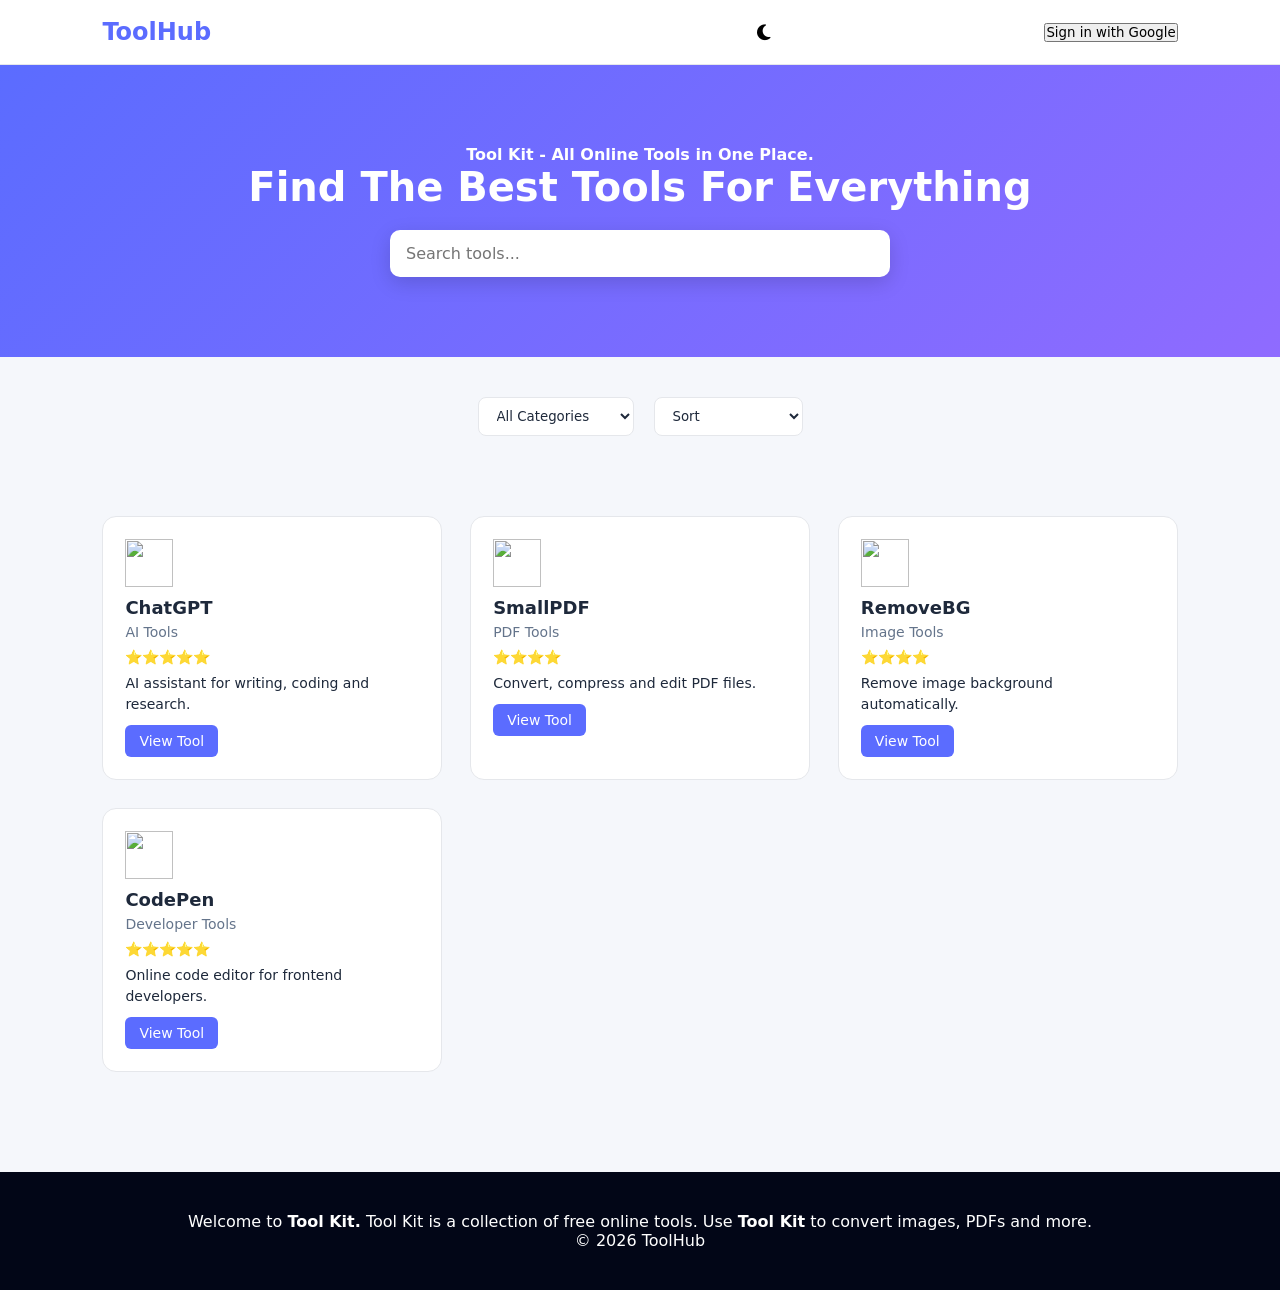
==== index.html @ e544dfad "README.md" ====
<!DOCTYPE html>
<html lang="en">

<head>

<meta charset="UTF-8">
<meta name="viewport" content="width=device-width, initial-scale=1.0">

<title>ToolHub - Multi Tool Directory</title>

<link rel="stylesheet" href="style.css">

<link rel="stylesheet"
href="https://cdnjs.cloudflare.com/ajax/libs/font-awesome/6.5.0/css/all.min.css">

</head>

<body>

<header>

<div class="logo">ToolHub</div>


<nav>

<!-- <a href="#">Home</a>
<a href="#">Categories</a>
<a href="#">Top Tools</a> -->

</nav>

<div class="actions">

<button id="darkToggle">
<i class="fa fa-moon"></i>
</button>
</div>

<div class="auth">

<button id="googleLogin">
Sign in with Google
</button>

<button id="logoutBtn" style="display:none">
Logout
</button>

<div id="userBox"></div>

</div>

</header>


<section class="hero">
  
  <h4>Tool Kit - All Online Tools in One Place.</h4>
  <h1>Find The Best Tools For Everything</h1>

<input type="text" id="searchInput" placeholder="Search tools...">

</section>

<section class="filters">

<select id="categoryFilter">

<option value="all">All Categories</option>
<option value="AI">AI Tools</option>
<option value="PDF">PDF Tools</option>
<option value="Image">Image Tools</option>
<option value="Developer">Developer Tools</option>

</select>

<select id="sortTools">

<option value="default">Sort</option>
<option value="rating">Highest Rating</option>

</select>

</section>

<section class="tools-grid" id="toolsGrid">


<!-- TOOL CARD -->

<div class="tool-card" data-category="AI" data-rating="4.8">

<img src="https://cdn-icons-png.flaticon.com/512/4712/4712035.png">

<h3>ChatGPT</h3>

<p class="category">AI Tools</p>

<div class="rating">⭐⭐⭐⭐⭐</div>

<p>AI assistant for writing, coding and research.</p>

<a href="https://chat.openai.com" target="_blank" class="tool-btn">
View Tool
</a>

</div>


<!-- TOOL CARD -->

<div class="tool-card" data-category="PDF" data-rating="4.6">

<img src="https://cdn-icons-png.flaticon.com/512/337/337946.png">

<h3>SmallPDF</h3>

<p class="category">PDF Tools</p>

<div class="rating">⭐⭐⭐⭐</div>

<p>Convert, compress and edit PDF files.</p>

<a href="https://chat.openai.com" target="_blank" class="tool-btn">
View Tool
</a>

</div>


<!-- TOOL CARD -->

<div class="tool-card" data-category="Image" data-rating="4.5">

<img src="https://cdn-icons-png.flaticon.com/512/1829/1829586.png">

<h3>RemoveBG</h3>

<p class="category">Image Tools</p>

<div class="rating">⭐⭐⭐⭐</div>

<p>Remove image background automatically.</p>

<a href="https://chat.openai.com" target="_blank" class="tool-btn">
View Tool
</a>

</div>


<!-- TOOL CARD -->

<div class="tool-card" data-category="Developer" data-rating="4.7">

<img src="https://cdn-icons-png.flaticon.com/512/2111/2111501.png">

<h3>CodePen</h3>

<p class="category">Developer Tools</p>

<div class="rating">⭐⭐⭐⭐⭐</div>

<p>Online code editor for frontend developers.</p>

<a href="https://chat.openai.com" target="_blank" class="tool-btn">
View Tool
</a>

</div>


</section>

<footer>
<p>Welcome to <strong>Tool Kit.</strong>
Tool Kit is a collection of free online tools.
Use <strong>Tool Kit</strong> to convert images, PDFs and more.
</p>

<p>© 2026 ToolHub</p>

</footer>

<script src="script.js"></script>
<script type="module">

import { initializeApp } from "https://www.gstatic.com/firebasejs/10.12.2/firebase-app.js";

import {
getAuth,
GoogleAuthProvider,
signInWithPopup,
signOut,
onAuthStateChanged
}
from "https://www.gstatic.com/firebasejs/10.12.2/firebase-auth.js";


// For Firebase JS SDK v7.20.0 and later, measurementId is optional
const firebaseConfig = {
  apiKey: "AIzaSyBGYvBG_sfYAeVmjpTug1wEQ9pvCay13YQ",
  authDomain: "tool-directory-955fb.firebaseapp.com",
  projectId: "tool-directory-955fb",
  storageBucket: "tool-directory-955fb.firebasestorage.app",
  messagingSenderId: "365165106332",
  appId: "1:365165106332:web:b47f240af7ea4ec3e10959",
  measurementId: "G-HJH9MNY2F1"
};
const app = initializeApp(firebaseConfig);
const auth = getAuth(app);

const provider = new GoogleAuthProvider();

const loginBtn = document.getElementById("googleLogin");
const logoutBtn = document.getElementById("logoutBtn");
const userBox = document.getElementById("userBox");


loginBtn.onclick = () => {

signInWithPopup(auth, provider)

};


logoutBtn.onclick = () => {

signOut(auth)

};


onAuthStateChanged(auth,(user)=>{

if(user){

loginBtn.style.display="none";
logoutBtn.style.display="inline-block";

userBox.innerHTML =
`<img src="${user.photoURL}" width="35" style="border-radius:50%"> ${user.displayName}`;

}
else{

loginBtn.style.display="inline-block";
logoutBtn.style.display="none";
userBox.innerHTML="";

}

});

</script>

</body>
</html>
---- style.css ----
:root{

--primary:#5b6cff;
--secondary:#8f6bff;
--bg:#f5f7fb;
--card:#ffffff;
--text:#1e293b;
--border:#e5e7eb;

}

body.dark{

--bg:#0f172a;
--card:#1e293b;
--text:#f1f5f9;
--border:#334155;

}

*{
margin:0;
padding:0;
box-sizing:border-box;
font-family:system-ui,-apple-system,Segoe UI,Roboto;
}

body{

background:var(--bg);
color:var(--text);
transition:.3s;

}

/* HEADER */

header{

display:flex;
justify-content:space-between;
align-items:center;
padding:18px 8%;
background:var(--card);
border-bottom:1px solid var(--border);

position:sticky;
top:0;
z-index:10;

}

.logo{

font-size:24px;
font-weight:700;
color:var(--primary);

}

nav a{

margin:0 14px;
text-decoration:none;
color:var(--text);
font-weight:500;

transition:.2s;

}

nav a:hover{

color:var(--primary);

}

/* HERO */

.hero{

text-align:center;
padding:80px 20px;

background:linear-gradient(135deg,#5b6cff,#8f6bff);
color:white;

}

.hero h1{

font-size:40px;
margin-bottom:20px;

}

.hero input{

width:60%;
max-width:500px;

padding:14px 16px;

border-radius:10px;
border:none;

outline:none;

font-size:16px;

box-shadow:0 6px 20px rgba(0,0,0,0.15);

}

/* FILTER */

.filters{

display:flex;
justify-content:center;
gap:20px;

margin:40px 0;

}

.filters select{

padding:10px 14px;

border-radius:8px;
border:1px solid var(--border);

background:var(--card);
color:var(--text);

cursor:pointer;

}

/* GRID */

.tools-grid{

display:grid;

grid-template-columns:
repeat(auto-fit,minmax(260px,1fr));

gap:28px;

padding:40px 8%;

}

/* TOOL CARD */

.tool-card{

background:var(--card);

padding:22px;

border-radius:14px;

border:1px solid var(--border);

transition:.25s;

position:relative;

}

.tool-card:hover{

transform:translateY(-6px);

box-shadow:0 15px 40px rgba(0,0,0,0.08);

}

/* ICON */

.tool-card img{

width:48px;
height:48px;

margin-bottom:10px;

}

/* TITLE */

.tool-card h3{

font-size:18px;
margin-bottom:4px;

}

/* CATEGORY */

.category{

font-size:13px;
color:#64748b;

margin-bottom:6px;

}

/* RATING */

.rating{

color:#fbbf24;
font-size:14px;
margin-bottom:8px;

}

/* DESCRIPTION */

.tool-card p{

font-size:14px;
line-height:1.5;

}

/* FOOTER */

footer{

margin-top:60px;

background:#020617;

color:white;

text-align:center;

padding:40px;

}

/* DARK MODE BUTTON */

#darkToggle{

background:none;
border:none;
font-size:18px;
cursor:pointer;

}

/* RESPONSIVE */



/* button */
.tool-btn{

display:inline-block;
margin-top:10px;

padding:8px 14px;

background:#5b6cff;
color:white;

border-radius:6px;

text-decoration:none;

font-size:14px;

}

.tool-btn:hover{

background:#4453e6;

}
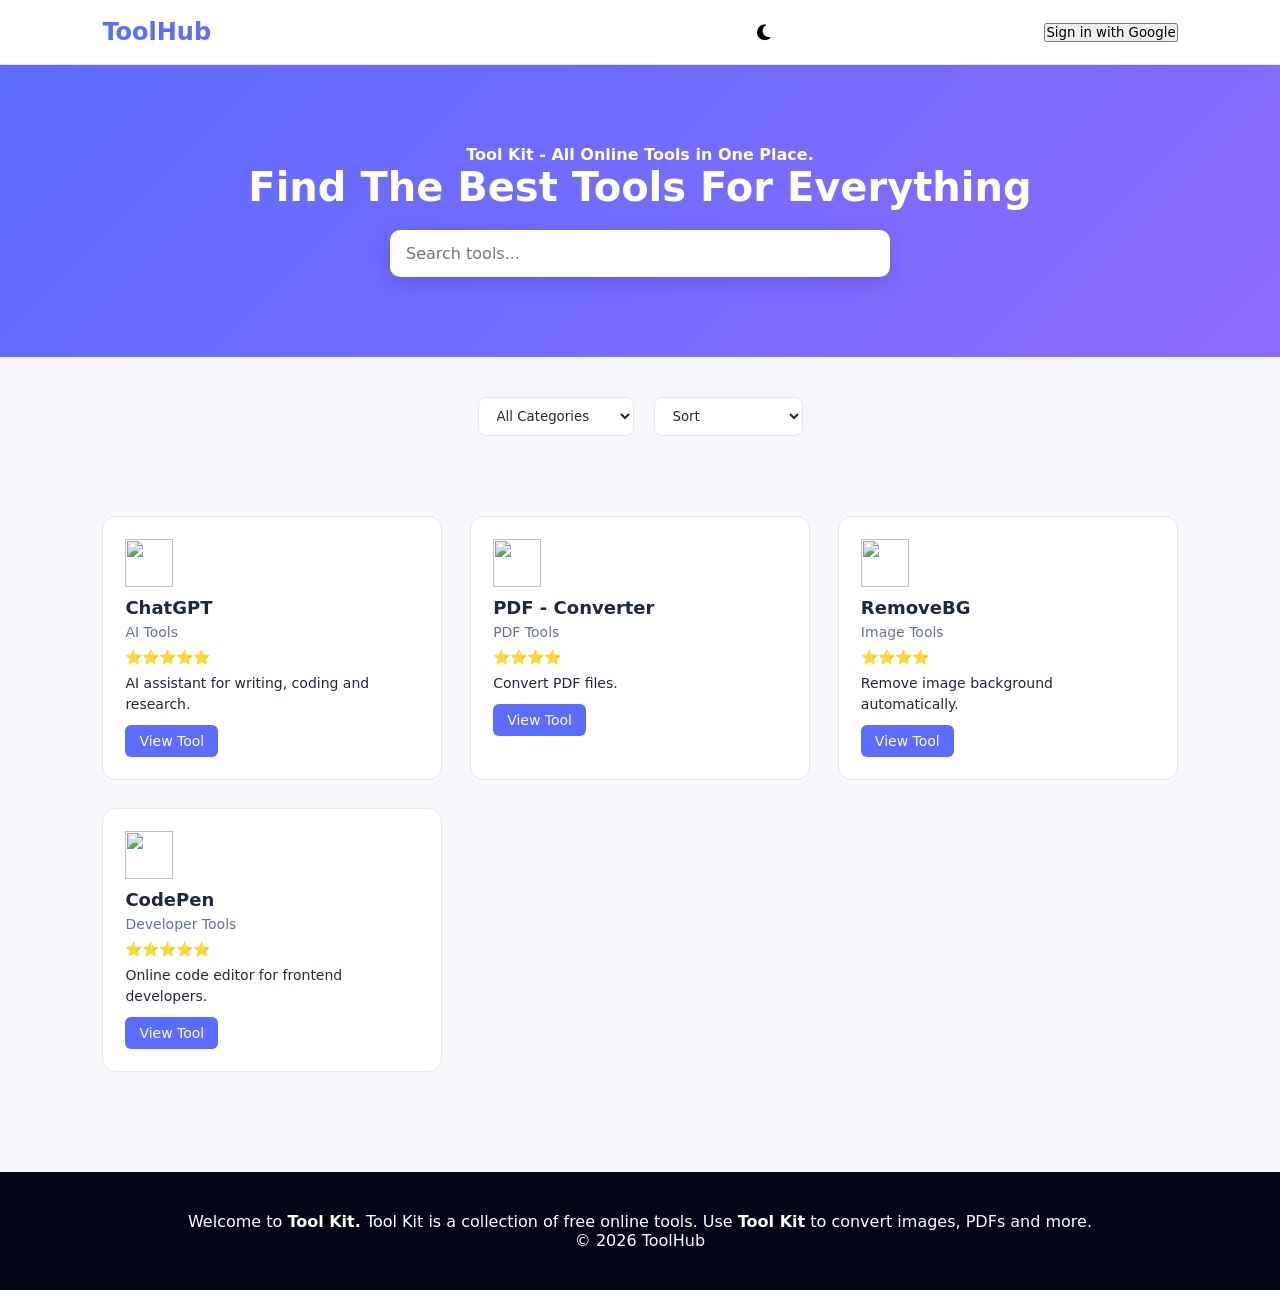
==== commit d00e05db: "Update index.html" ====
--- a/index.html
+++ b/index.html
@@ -114,15 +114,15 @@
 
 <img src="https://cdn-icons-png.flaticon.com/512/337/337946.png">
 
-<h3>SmallPDF</h3>
+<h3>PDF - Converter</h3>
 
 <p class="category">PDF Tools</p>
 
 <div class="rating">⭐⭐⭐⭐</div>
 
-<p>Convert, compress and edit PDF files.</p>
-
-<a href="https://chat.openai.com" target="_blank" class="tool-btn">
+<p>Convert PDF files.</p>
+
+<a href="Tools/pdf-converter/pdf-converter.html" target="_blank" class="tool-btn">
 View Tool
 </a>
 
@@ -256,4 +256,5 @@
 </script>
 
 </body>
-</html>+
+</html>
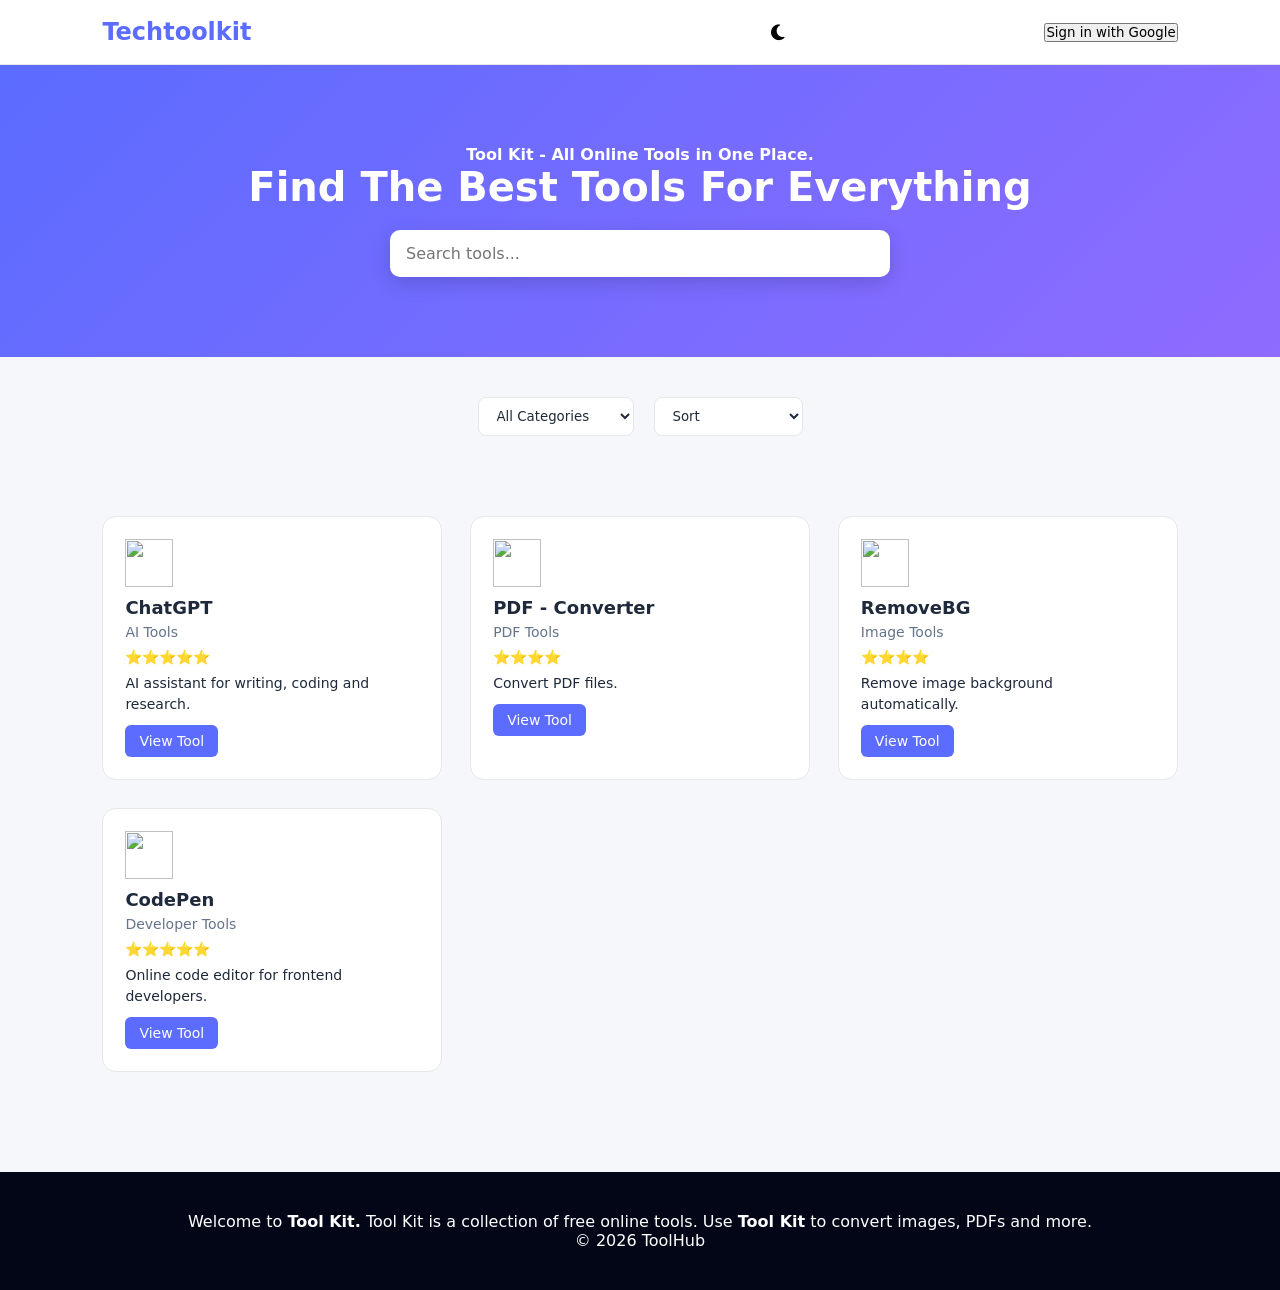
==== commit 33afde6b: "Update index.html" ====
--- a/index.html
+++ b/index.html
@@ -6,7 +6,7 @@
 <meta charset="UTF-8">
 <meta name="viewport" content="width=device-width, initial-scale=1.0">
 
-<title>ToolHub - Multi Tool Directory</title>
+<title>Techtoolkit - Multi Tool Directory</title>
 
 <link rel="stylesheet" href="style.css">
 
@@ -19,7 +19,7 @@
 
 <header>
 
-<div class="logo">ToolHub</div>
+<div class="logo">Techtoolkit</div>
 
 
 <nav>
@@ -258,3 +258,4 @@
 </body>
 
 </html>
+
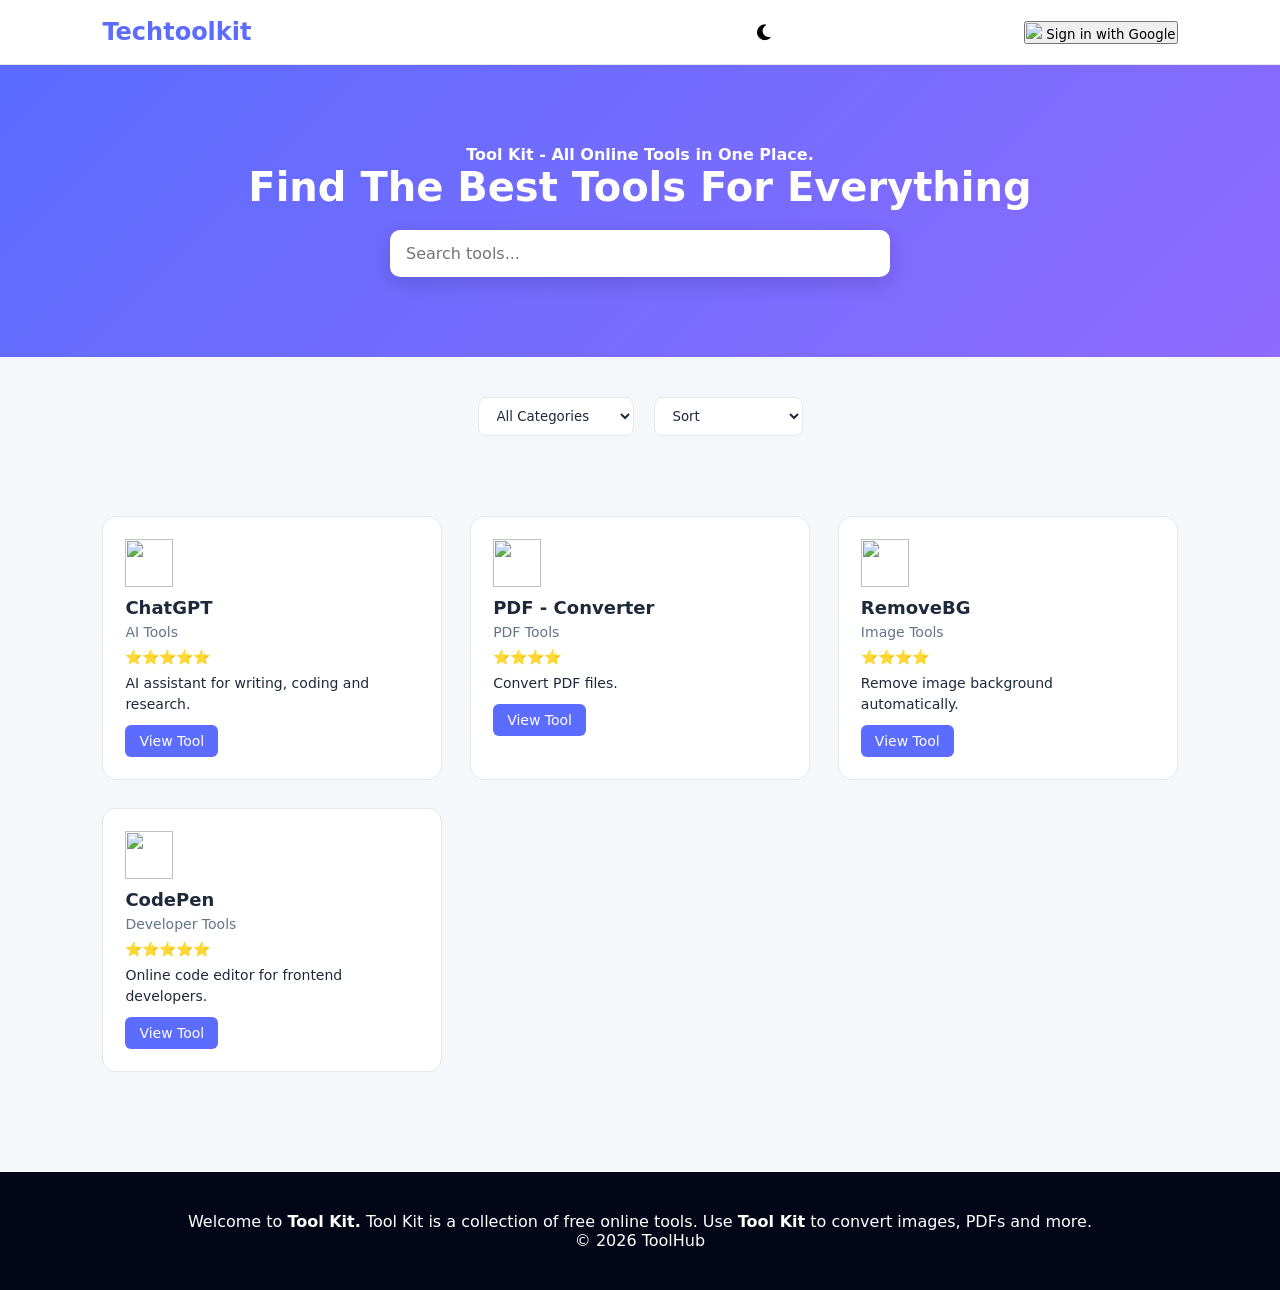
==== commit 67ddc60b: "Update index.html" ====
--- a/index.html
+++ b/index.html
@@ -40,11 +40,12 @@
 <div class="auth">
 
 <button id="googleLogin">
-Sign in with Google
+  <img src="https://developers.google.com/identity/images/g-logo.png" width="18">
+  Sign in with Google
 </button>
 
 <button id="logoutBtn" style="display:none">
-Logout
+  Logout
 </button>
 
 <div id="userBox"></div>
@@ -258,4 +259,3 @@
 </body>
 
 </html>
-
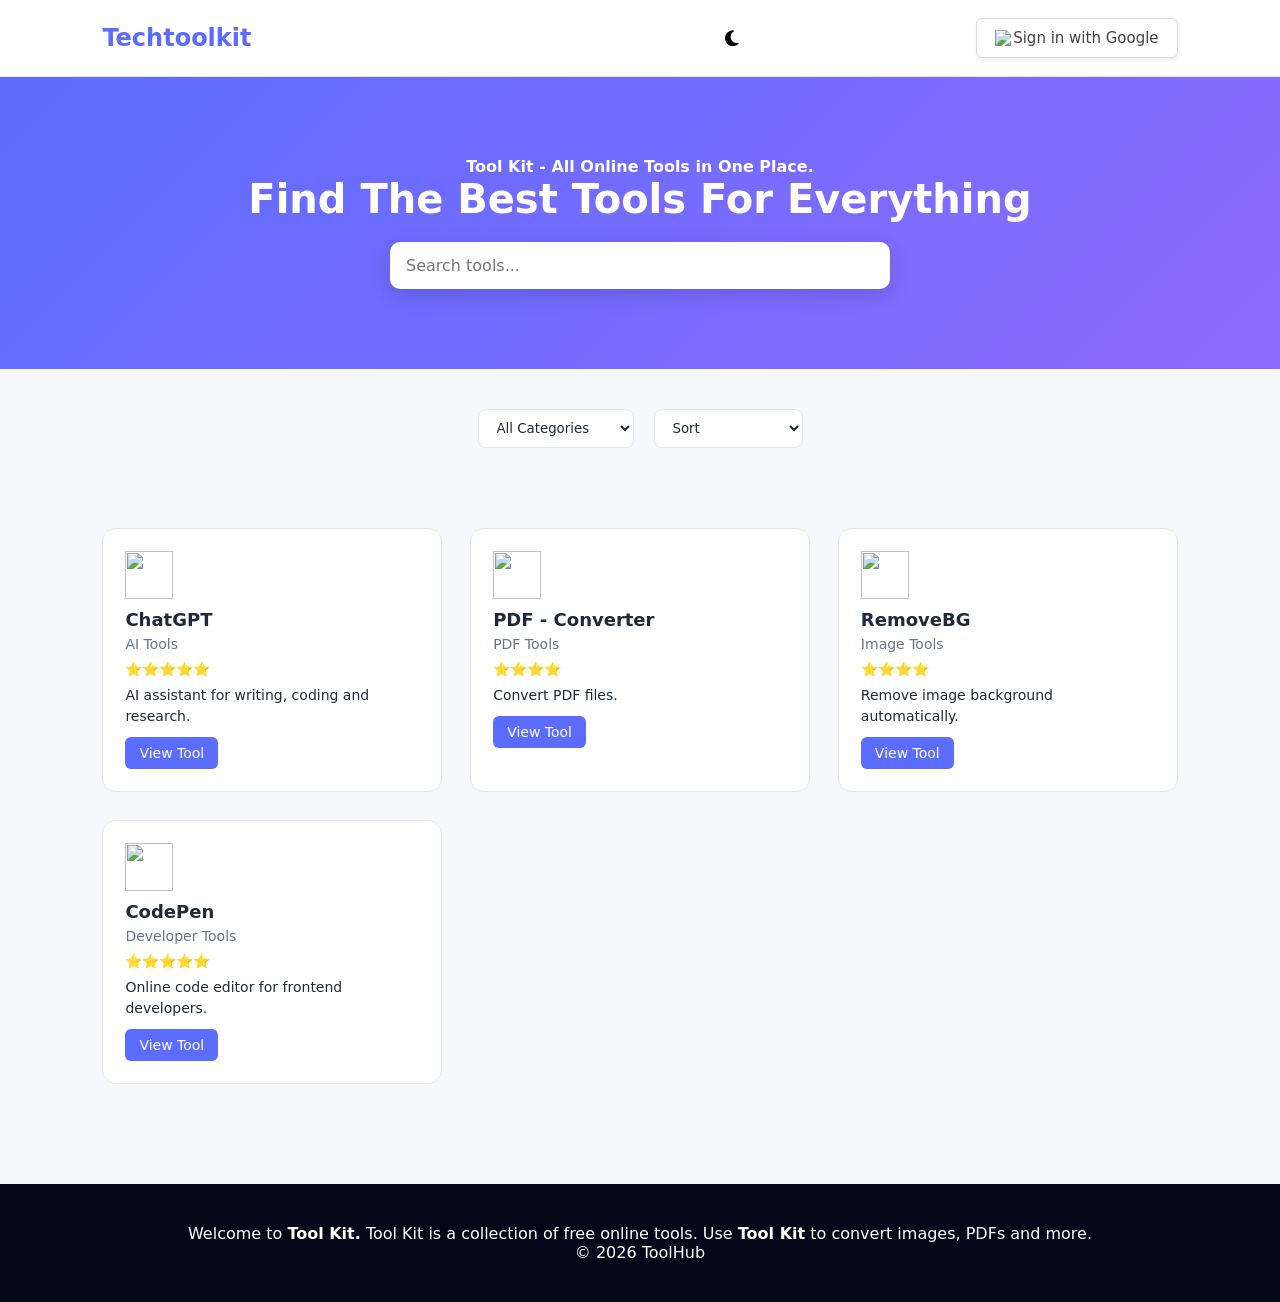
==== commit a809a737: "Update index.html" ====
--- a/index.html
+++ b/index.html
@@ -144,7 +144,7 @@
 
 <p>Remove image background automatically.</p>
 
-<a href="https://chat.openai.com" target="_blank" class="tool-btn">
+<a href="#" target="_blank" class="tool-btn">
 View Tool
 </a>
 
@@ -165,7 +165,7 @@
 
 <p>Online code editor for frontend developers.</p>
 
-<a href="https://chat.openai.com" target="_blank" class="tool-btn">
+<a href="#" target="_blank" class="tool-btn">
 View Tool
 </a>
 
@@ -259,3 +259,4 @@
 </body>
 
 </html>
+
--- a/style.css
+++ b/style.css
@@ -258,7 +258,49 @@
 
 /* RESPONSIVE */
 
-
+/* Google Login Button */
+#googleLogin {
+  display: inline-flex;
+  align-items: center;
+  justify-content: center;
+  padding: 10px 18px;
+  font-size: 15px;
+  font-weight: 500;
+  color: #444;
+  background: #ffffff;
+  border: 1px solid #dadce0;
+  border-radius: 6px;
+  cursor: pointer;
+  transition: all 0.3s ease;
+  box-shadow: 0 2px 5px rgba(0,0,0,0.08);
+}
+
+#googleLogin:hover {
+  background: #f7f7f7;
+  box-shadow: 0 4px 10px rgba(0,0,0,0.12);
+}
+
+#googleLogin:active {
+  transform: scale(0.96);
+}
+
+
+/* Logout Button */
+#logoutBtn {
+  padding: 10px 18px;
+  font-size: 15px;
+  font-weight: 500;
+  color: #fff;
+  background: #ea4335;
+  border: none;
+  border-radius: 6px;
+  cursor: pointer;
+  transition: background 0.3s ease;
+}
+
+#logoutBtn:hover {
+  background: #d93025;
+}
 
 /* button */
 .tool-btn{
@@ -283,4 +325,4 @@
 
 background:#4453e6;
 
-}+}
